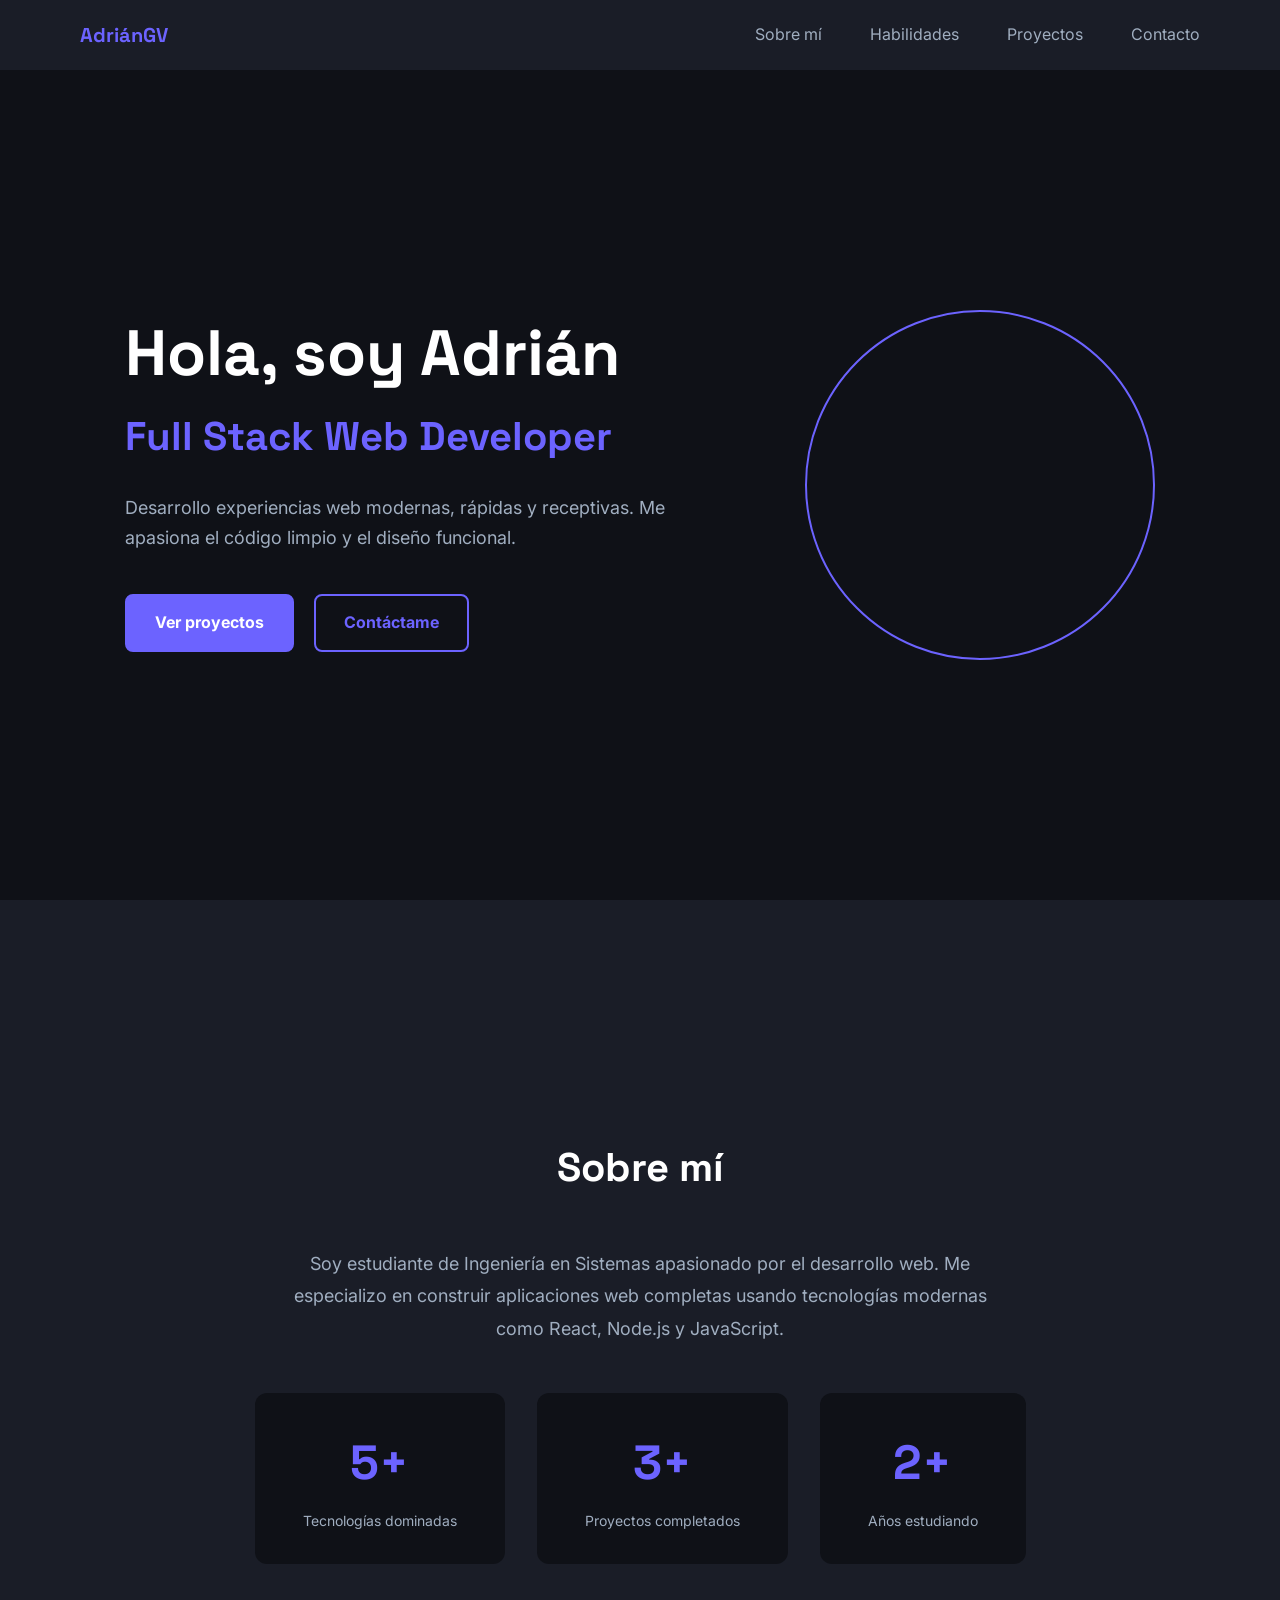
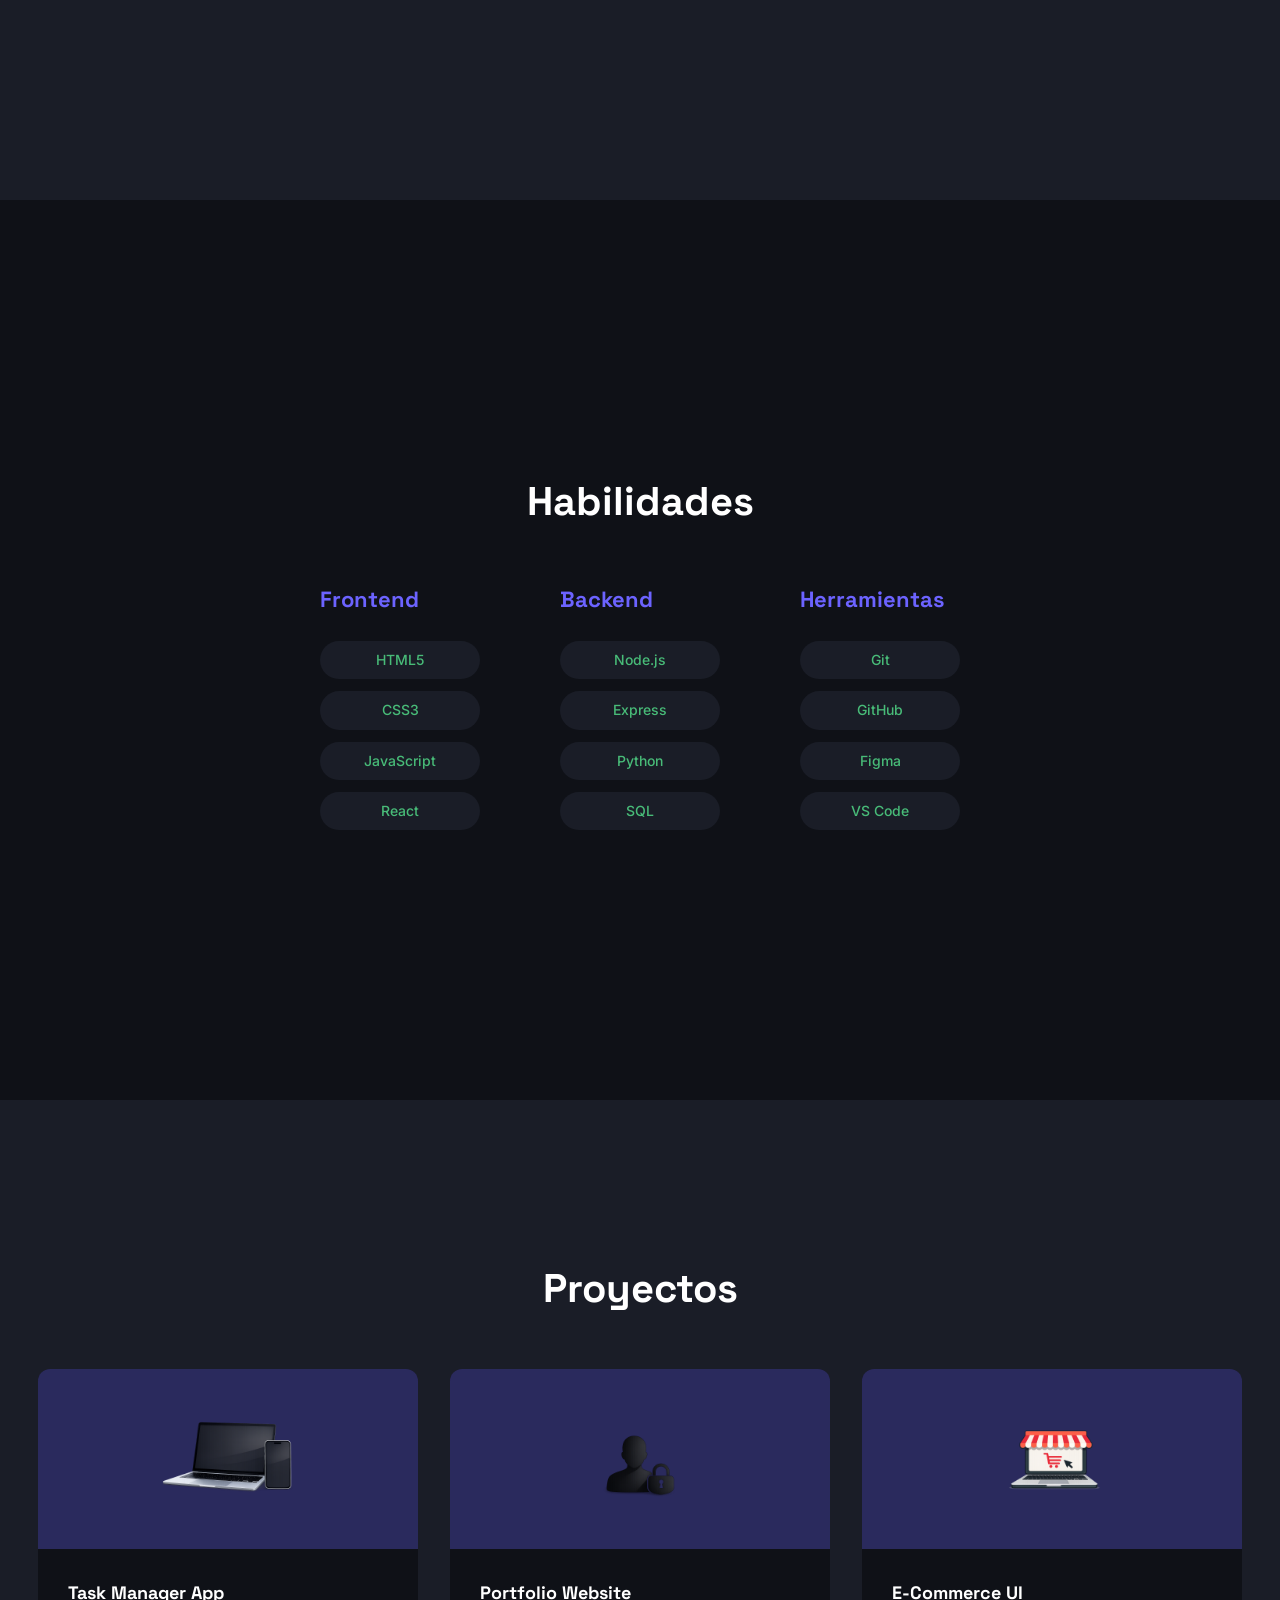
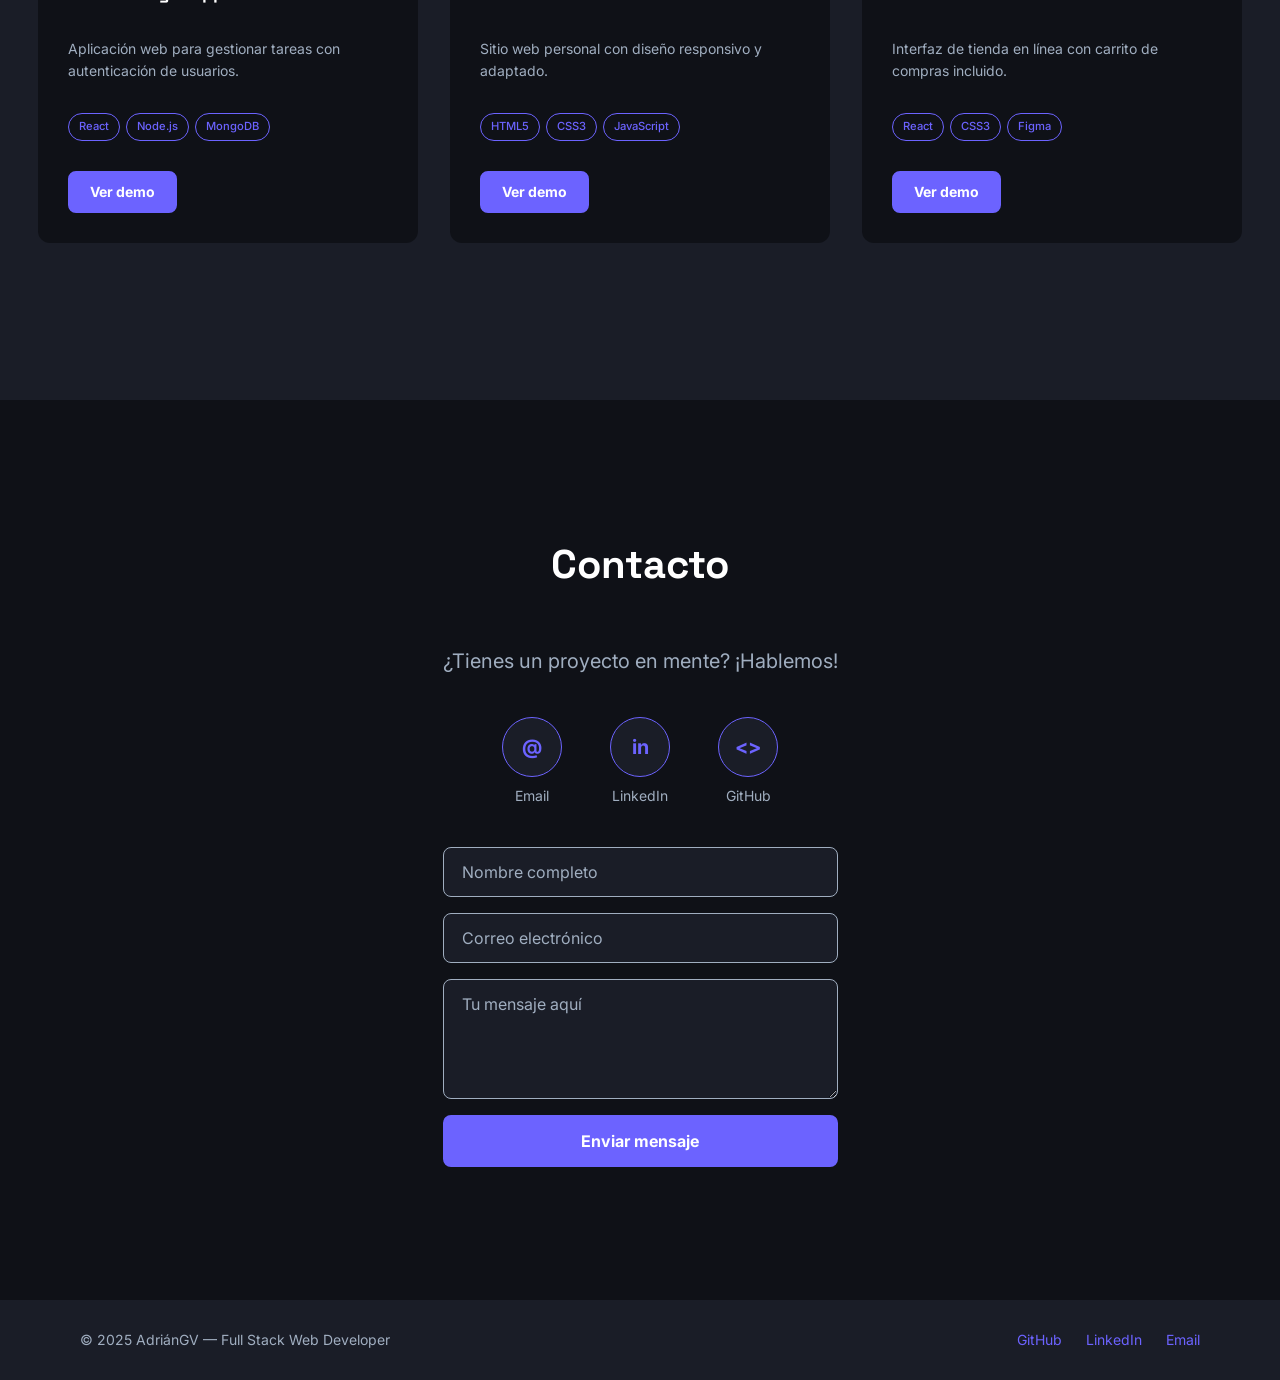
==== index.html @ e6414b11 "Primer commit - Portafolio AdriánGV" ====
<!DOCTYPE html>
<html lang="es">
<head>
  <meta charset="UTF-8" />
  <meta name="viewport" content="width=device-width, initial-scale=1.0" />
  <title>AdriánGV — Full Stack Web Developer</title>
  <link rel="preconnect" href="https://fonts.googleapis.com" />
  <link rel="preconnect" href="https://fonts.gstatic.com" crossorigin />
  <link href="https://fonts.googleapis.com/css2?family=Space+Grotesk:wght@400;700&family=Inter:wght@400;500;700&display=swap" rel="stylesheet" />
  <link rel="stylesheet" href="css/styles.css" />
</head>
<body>

  <nav class="navbar" id="navbar">
    <div class="navbar__container">
      <a href="#hero" class="navbar__logo">AdriánGV</a>
      <button class="navbar__hamburger" id="hamburger" aria-label="Abrir menú">
        <span></span>
        <span></span>
        <span></span>
      </button>
      <ul class="navbar__links" id="nav-links">
        <li><a href="#sobre-mi">Sobre mí</a></li>
        <li><a href="#habilidades">Habilidades</a></li>
        <li><a href="#proyectos">Proyectos</a></li>
        <li><a href="#contacto">Contacto</a></li>
      </ul>
    </div>
  </nav>

  <section class="hero" id="hero">
    <div class="hero__content">
      <h1 class="hero__title">Hola, soy Adrián</h1>
      <h2 class="hero__subtitle">Full Stack Web Developer</h2>
      <p class="hero__description">Desarrollo experiencias web modernas, rápidas y receptivas. Me apasiona el código limpio y el diseño funcional.</p>
      <div class="hero__buttons">
        <a href="#proyectos" class="btn btn--primary">Ver proyectos</a>
        <a href="#contacto" class="btn btn--outline">Contáctame</a>
      </div>
    </div>
    <div class="hero__avatar">
      <div class="hero__avatar-circle">
        <img src="img/Avatar.JPEG" alt="Adrián GV" />
      </div>
    </div>
  </section>

  <section class="sobre-mi" id="sobre-mi">
    <div class="container">
      <h2 class="section__title">Sobre mí</h2>
      <p class="sobre-mi__text">Soy estudiante de Ingeniería en Sistemas apasionado por el desarrollo web. Me especializo en construir aplicaciones web completas usando tecnologías modernas como React, Node.js y JavaScript.</p>
      <div class="sobre-mi__stats">
        <div class="stat-card">
          <span class="stat-card__number">5+</span>
          <span class="stat-card__label">Tecnologías dominadas</span>
        </div>
        <div class="stat-card">
          <span class="stat-card__number">3+</span>
          <span class="stat-card__label">Proyectos completados</span>
        </div>
        <div class="stat-card">
          <span class="stat-card__number">2+</span>
          <span class="stat-card__label">Años estudiando</span>
        </div>
      </div>
    </div>
  </section>

  <section class="habilidades" id="habilidades">
    <div class="container">
      <h2 class="section__title">Habilidades</h2>
      <div class="habilidades__grid">
        <div class="habilidades__grupo">
          <h3 class="habilidades__categoria">Frontend</h3>
          <div class="habilidades__tags">
            <span class="tag">HTML5</span>
            <span class="tag">CSS3</span>
            <span class="tag">JavaScript</span>
            <span class="tag">React</span>
          </div>
        </div>
        <div class="habilidades__grupo">
          <h3 class="habilidades__categoria">Backend</h3>
          <div class="habilidades__tags">
            <span class="tag">Node.js</span>
            <span class="tag">Express</span>
            <span class="tag">Python</span>
            <span class="tag">SQL</span>
          </div>
        </div>
        <div class="habilidades__grupo">
          <h3 class="habilidades__categoria">Herramientas</h3>
          <div class="habilidades__tags">
            <span class="tag">Git</span>
            <span class="tag">GitHub</span>
            <span class="tag">Figma</span>
            <span class="tag">VS Code</span>
          </div>
        </div>
      </div>
    </div>
  </section>

  <section class="proyectos" id="proyectos">
    <div class="container">
      <h2 class="section__title">Proyectos</h2>
      <div class="proyectos__grid">

        <div class="proyecto-card">
          <div class="proyecto-card__imagen">
            <img src="img/ComputadoraCelular.png" alt="Task Manager App" />
            </div>
          <div class="proyecto-card__body">
            <h3 class="proyecto-card__titulo">Task Manager App</h3>
            <p class="proyecto-card__desc">Aplicación web para gestionar tareas con autenticación de usuarios.</p>
            <div class="proyecto-card__tags">
              <span class="tag tag--small">React</span>
              <span class="tag tag--small">Node.js</span>
              <span class="tag tag--small">MongoDB</span>
            </div>
            <div class="proyecto-card__botones">
              <a href="taskManager.html" class="btn btn--primary btn--small">Ver demo</a>
            </div>
          </div>
        </div>

        <div class="proyecto-card">
          <div class="proyecto-card__imagen">
            <img src="img/UsuarioCandado.png" alt="Portfolio Website" />
          </div>
          <div class="proyecto-card__body">
            <h3 class="proyecto-card__titulo">Portfolio Website</h3>
            <p class="proyecto-card__desc">Sitio web personal con diseño responsivo y adaptado.</p>
            <div class="proyecto-card__tags">
              <span class="tag tag--small">HTML5</span>
              <span class="tag tag--small">CSS3</span>
              <span class="tag tag--small">JavaScript</span>
            </div>
            <div class="proyecto-card__botones">
              <a href="portfolio.html" class="btn btn--primary btn--small">Ver demo</a>
            </div>
          </div>
        </div>

        <div class="proyecto-card">
          <div class="proyecto-card__imagen">
            <img src="img/TiendaOnline.png" alt="E-Commerce UI" />
          </div>
          <div class="proyecto-card__body">
            <h3 class="proyecto-card__titulo">E-Commerce UI</h3>
            <p class="proyecto-card__desc">Interfaz de tienda en línea con carrito de compras incluido.</p>
            <div class="proyecto-card__tags">
              <span class="tag tag--small">React</span>
              <span class="tag tag--small">CSS3</span>
              <span class="tag tag--small">Figma</span>
            </div>
            <div class="proyecto-card__botones">
              <a href="ecommerce.html" class="btn btn--primary btn--small">Ver demo</a>
            </div>
          </div>
        </div>

      </div>
    </div>
  </section>

  <section class="contacto" id="contacto">
    <div class="container">
      <h2 class="section__title">Contacto</h2>
      <p class="contacto__subtitulo">¿Tienes un proyecto en mente? ¡Hablemos!</p>
      <div class="contacto__redes">
        <div class="red-social">
          <a href="mailto:adrian.granados.vargas@est.una.ac.cr" class="red-social__icono">@</a>
          <span class="red-social__nombre">Email</span>
        </div>
        <div class="red-social">
          <a href="https://www.linkedin.com/in/adri%C3%A1n-granados-a037b83b4/" class="red-social__icono">in</a>
          <span class="red-social__nombre">LinkedIn</span>
        </div>
        <div class="red-social">
          <a href="https://github.com/AdrianGV1" class="red-social__icono">&lt;&gt;</a>
          <span class="red-social__nombre">GitHub</span>
        </div>
      </div>
      <form class="contacto__form" action="https://formspree.io/f/mojkvlza" method="POST">
        <input
          type="text"
          name="nombre"
          class="form__input"
          placeholder="Nombre completo"
          required
        />
        <input
          type="email"
          name="email"
          class="form__input"
          placeholder="Correo electrónico"
          required
        />
        <textarea
          name="message"
          class="form__textarea"
          placeholder="Tu mensaje aquí"
          required
        ></textarea>
        <button type="submit" class="btn btn--primary btn--full">
          Enviar mensaje
        </button>
      </form>
    </div>
  </section>

  <footer class="footer">
    <div class="footer__container">
      <p class="footer__copy">© 2025 AdriánGV — Full Stack Web Developer</p>
      <div class="footer__links">
        <a href="https://github.com/AdrianGV1">GitHub</a>
        <a href="https://www.linkedin.com/in/adri%C3%A1n-granados-a037b83b4/">LinkedIn</a>
        <a href="mailto:adrian.granados.vargas@est.una.ac.cr">Email</a>
      </div>
    </div>
  </footer>

  <script src="js/main.js"></script>
</body>
</html>
---- css/styles.css ----
:root {
  --color-bg-principal:  #0F1117;
  --color-bg-cards:      #1A1D27;
  --color-acento:        #6C63FF;
  --color-acento-hover:  #857DFF;
  --color-texto-blanco:  #FFFFFF;
  --color-texto-gris:    #A0AEC0;
  --color-tag-verde:     #48BB78;

  --fuente-titulo: 'Space Grotesk', sans-serif;
  --fuente-cuerpo: 'Inter', sans-serif;

  --radio-card:   12px;
  --radio-boton:   8px;
  --radio-tag:    20px;
}

*,
*::before,
*::after {
  margin: 0;
  padding: 0;
  box-sizing: border-box;
}

html {
  scroll-behavior: smooth;
  scroll-snap-type: y mandatory;
}

body {
  font-family: var(--fuente-cuerpo);
  background-color: var(--color-bg-principal);
  color: var(--color-texto-blanco);
  line-height: 1.6;
}

a {
  text-decoration: none;
  color: inherit;
}

ul {
  list-style: none;
}

.container {
  max-width: 1200px;
  height: 100%;
  margin: 0 auto;
  padding: 0 40px;
  display: flex;
  flex-direction: column;
  justify-content: center;
}

.section__title {
  font-family: var(--fuente-titulo);
  font-size: 2.5rem;
  font-weight: 700;
  color: var(--color-texto-blanco);
  text-align: center;
  margin-bottom: 48px;
}

section,
.hero {
  min-height: 100vh;
  width: 100%;
  scroll-snap-align: start;
  display: flex;
  align-items: center;
  justify-content: center;
}

.btn {
  display: inline-block;
  padding: 14px 28px;
  border-radius: var(--radio-boton);
  font-family: var(--fuente-cuerpo);
  font-size: 1rem;
  font-weight: 700;
  cursor: pointer;
  border: 2px solid transparent;
  transition: background-color 0.3s ease,
              border-color 0.3s ease,
              transform 0.3s ease;
}

.btn--primary {
  background-color: var(--color-acento);
  color: var(--color-texto-blanco);
  border-color: var(--color-acento);
}

.btn--primary:hover {
  background-color: var(--color-acento-hover);
  border-color: var(--color-acento-hover);
  transform: translateY(-2px);
}

.btn--outline {
  background-color: transparent;
  color: var(--color-acento);
  border-color: var(--color-acento);
}

.btn--outline:hover {
  background-color: var(--color-acento);
  color: var(--color-texto-blanco);
  transform: translateY(-2px);
}

.btn--small {
  padding: 8px 20px;
  font-size: 0.875rem;
}

.btn--full {
  width: 100%;
  text-align: center;
}

.tag {
  display: inline-block;
  padding: 8px 20px;
  background-color: var(--color-bg-cards);
  color: var(--color-tag-verde);
  border-radius: var(--radio-tag);
  font-size: 0.875rem;
  font-weight: 500;
  min-width: 130px;
  text-align: center;
}

.tag--small {
  padding: 4px 10px;
  font-size: 0.7rem;
  color: var(--color-acento);
  border: 1px solid var(--color-acento);
  background-color: transparent;
  min-width: unset;
  white-space: nowrap;
}

.navbar {
  position: fixed;
  top: 0;
  left: 0;
  width: 100%;
  height: 70px;
  z-index: 1000;
  background-color: var(--color-bg-cards);
  display: flex;
  align-items: center;
}

.navbar__container {
  max-width: 1440px;
  width: 100%;
  margin: 0 auto;
  padding: 0 80px;
  display: flex;
  align-items: center;
  justify-content: space-between;
}

.navbar__logo {
  font-family: var(--fuente-titulo);
  font-size: 1.25rem;
  font-weight: 700;
  color: var(--color-acento);
}

.navbar__links {
  display: flex;
  gap: 48px;
}

.navbar__links a {
  font-size: 1rem;
  color: var(--color-texto-gris);
  transition: color 0.3s ease;
}

.navbar__links a:hover {
  color: var(--color-acento);
}

.navbar__hamburger {
  display: none;
  flex-direction: column;
  gap: 6px;
  background: none;
  border: none;
  cursor: pointer;
  padding: 4px;
}

.navbar__hamburger span {
  display: block;
  width: 25px;
  height: 3px;
  background-color: var(--color-texto-blanco);
  border-radius: 2px;
  transition: all 0.3s ease;
}

.hero {
  background-color: var(--color-bg-principal);
  padding: 70px 80px 0;
  gap: 80px;
}

.hero__content {
  max-width: 600px;
}

.hero__title {
  font-family: var(--fuente-titulo);
  font-size: 4rem;
  font-weight: 700;
  color: var(--color-texto-blanco);
  line-height: 1.1;
  margin-bottom: 16px;
}

.hero__subtitle {
  font-family: var(--fuente-titulo);
  font-size: 2.5rem;
  font-weight: 700;
  color: var(--color-acento);
  margin-bottom: 24px;
}

.hero__description {
  font-size: 1.125rem;
  color: var(--color-texto-gris);
  line-height: 1.7;
  margin-bottom: 40px;
}

.hero__buttons {
  display: flex;
  gap: 20px;
  flex-wrap: wrap;
}

.hero__avatar {
  flex-shrink: 0;
  display: flex;
  align-items: center;
  justify-content: center;
}

.hero__avatar-circle {
  width: 350px;
  height: 350px;
  border-radius: 50%;
  border: 2px solid var(--color-acento);
  overflow: hidden;
  flex-shrink: 0;
}

.hero__avatar-circle img {
  width: 100%;
  height: 100%;
  object-fit: cover;
  object-position: center top;
}

.sobre-mi {
  background-color: var(--color-bg-cards);
}

.sobre-mi .container {
  align-items: center;
}

.sobre-mi__text {
  max-width: 700px;
  margin: 0 auto 48px;
  font-size: 1.125rem;
  color: var(--color-texto-gris);
  text-align: center;
  line-height: 1.8;
}

.sobre-mi__stats {
  display: flex;
  gap: 32px;
  justify-content: center;
  flex-wrap: wrap;
}

.stat-card {
  min-width: 200px;
  padding: 32px 48px;
  background-color: var(--color-bg-principal);
  border-radius: var(--radio-card);
  display: flex;
  flex-direction: column;
  align-items: center;
  gap: 8px;
}

.stat-card__number {
  font-family: var(--fuente-titulo);
  font-size: 3rem;
  font-weight: 700;
  color: var(--color-acento);
}

.stat-card__label {
  font-size: 0.875rem;
  color: var(--color-texto-gris);
  text-align: center;
}

.habilidades {
  background-color: var(--color-bg-principal);
}

.habilidades .container {
  align-items: center;
}

.habilidades__grid {
  display: flex;
  justify-content: center;
  gap: 80px;
  flex-wrap: wrap;
}

.habilidades__grupo {
  display: flex;
  flex-direction: column;
  gap: 16px;
  min-width: 160px;
}

.habilidades__categoria {
  font-family: var(--fuente-titulo);
  font-size: 1.375rem;
  font-weight: 700;
  color: var(--color-acento);
  margin-bottom: 8px;
}

.habilidades__tags {
  display: flex;
  flex-direction: column;
  gap: 12px;
}

.proyectos {
  background-color: var(--color-bg-cards);
}

.proyectos .container {
  align-items: center;
}

.proyectos__grid {
  display: flex;
  flex-direction: row;
  gap: 32px;
  justify-content: center;
  align-items: stretch;
  flex-wrap: nowrap;
}

.proyecto-card {
  width: 380px;
  background-color: var(--color-bg-principal);
  border-radius: var(--radio-card);
  overflow: hidden;
  display: flex;
  flex-direction: column;
  transition: transform 0.3s ease,
              box-shadow 0.3s ease;
}

.proyecto-card:hover {
  transform: translateY(-8px);
  box-shadow: 0 20px 40px rgba(108, 99, 255, 0.2);
}

.proyecto-card__imagen {
  width: 100%;
  height: 180px;
  background-color: rgba(108, 99, 255, 0.3);
  display: flex;
  align-items: center;
  justify-content: center;
  overflow: hidden;
}

.proyecto-card__imagen img {
  width: 150px;
  height: 150px;
  object-fit: contain;
}

.proyecto-card__body {
  padding: 30px;
  display: flex;
  flex-direction: column;
  gap: 30px;
  flex: 1;
}

.proyecto-card__titulo {
  font-family: var(--fuente-titulo);
  font-size: 1.125rem;
  font-weight: 700;
  color: var(--color-texto-blanco);
}

.proyecto-card__desc {
  font-size: 0.875rem;
  color: var(--color-texto-gris);
  line-height: 1.6;
}

.proyecto-card__tags {
  display: flex;
  flex-direction: row;
  flex-wrap: nowrap;
  gap: 6px;
}

.proyecto-card__botones {
  display: flex;
  gap: 12px;
  margin-top: auto;
}

.contacto {
  background-color: var(--color-bg-principal);
}

.contacto .container {
  align-items: center;
}

.contacto__subtitulo {
  font-size: 1.25rem;
  color: var(--color-texto-gris);
  text-align: center;
  margin-bottom: 40px;
}

.contacto__redes {
  display: flex;
  justify-content: center;
  gap: 48px;
  margin-bottom: 40px;
  flex-wrap: wrap;
}

.red-social {
  display: flex;
  flex-direction: column;
  align-items: center;
  gap: 8px;
}

.red-social__icono {
  width: 60px;
  height: 60px;
  border-radius: 50%;
  background-color: var(--color-bg-cards);
  border: 1px solid var(--color-acento);
  display: flex;
  align-items: center;
  justify-content: center;
  font-size: 1.25rem;
  font-weight: 700;
  color: var(--color-acento);
  transition: background-color 0.3s ease,
              color 0.3s ease,
              transform 0.3s ease;
}

.red-social__icono:hover {
  background-color: var(--color-acento);
  color: var(--color-texto-blanco);
  transform: translateY(-3px);
}

.red-social__nombre {
  font-size: 0.875rem;
  color: var(--color-texto-gris);
}

.contacto__form {
  width: 100%;
  max-width: 560px;
  display: flex;
  flex-direction: column;
  gap: 16px;
}

.form__input,
.form__textarea {
  width: 100%;
  padding: 14px 18px;
  background-color: var(--color-bg-cards);
  border: 1px solid var(--color-texto-gris);
  border-radius: var(--radio-boton);
  color: var(--color-texto-blanco);
  font-family: var(--fuente-cuerpo);
  font-size: 1rem;
  outline: none;
  transition: border-color 0.3s ease;
}

.form__input:focus,
.form__textarea:focus {
  border-color: var(--color-acento);
}

.form__input::placeholder,
.form__textarea::placeholder {
  color: var(--color-texto-gris);
}

.form__textarea {
  min-height: 120px;
  resize: vertical;
}

.footer {
  height: 80px;
  background-color: var(--color-bg-cards);
  scroll-snap-align: start;
  display: flex;
  align-items: center;
}

.footer__container {
  max-width: 1200px;
  width: 100%;
  margin: 0 auto;
  padding: 0 40px;
  display: flex;
  align-items: center;
  justify-content: space-between;
  flex-wrap: wrap;
  gap: 16px;
}

.footer__copy {
  font-size: 0.875rem;
  color: var(--color-texto-gris);
}

.footer__links {
  display: flex;
  gap: 24px;
}

.footer__links a {
  font-size: 0.875rem;
  color: var(--color-acento);
  transition: color 0.3s ease;
}

.footer__links a:hover {
  color: var(--color-acento-hover);
}

@media (max-width: 768px) {

  .navbar__container {
    padding: 0 24px;
  }

  .navbar__hamburger {
    display: flex;
  }

  .navbar__links {
    display: none;
    position: absolute;
    top: 70px;
    left: 0;
    width: 100%;
    background-color: var(--color-bg-cards);
    flex-direction: column;
    padding: 24px;
    gap: 24px;
  }

  .navbar__links.active {
    display: flex;
  }

  .hero {
    flex-direction: column-reverse;
    padding: 100px 24px 40px;
    text-align: center;
    gap: 32px;
  }

  .hero__title      { font-size: 2.5rem; }
  .hero__subtitle   { font-size: 1.5rem; }
  .hero__description { font-size: 1rem; }

  .hero__buttons {
    flex-direction: column;
    align-items: center;
  }

  .hero__buttons .btn {
    width: 300px;
    text-align: center;
  }

  .hero__avatar-circle {
    width: 200px;
    height: 200px;
  }

  .sobre-mi__stats {
    flex-direction: column;
    align-items: center;
  }

  .stat-card {
    width: 340px;
  }

  .habilidades__grid {
    flex-direction: column;
    align-items: stretch;
    gap: 40px;
    padding: 0 24px;
    width: 100%;
  }

  .habilidades__grupo {
    width: 100%;
  }

  .habilidades__tags {
    flex-direction: row;
    flex-wrap: wrap;
    gap: 12px;
  }

  .habilidades__tags .tag {
    width: calc(50% - 6px);
    text-align: center;
  }

  .proyectos__grid {
    flex-direction: column;
    align-items: center;
    flex-wrap: wrap;
  }

  .proyecto-card {
    width: 340px;
  }

  .contacto__form   { padding: 0 24px; }
  .contacto__redes  { gap: 32px; }

  .footer__container {
    flex-direction: column;
    align-items: center;
    text-align: center;
  }

}
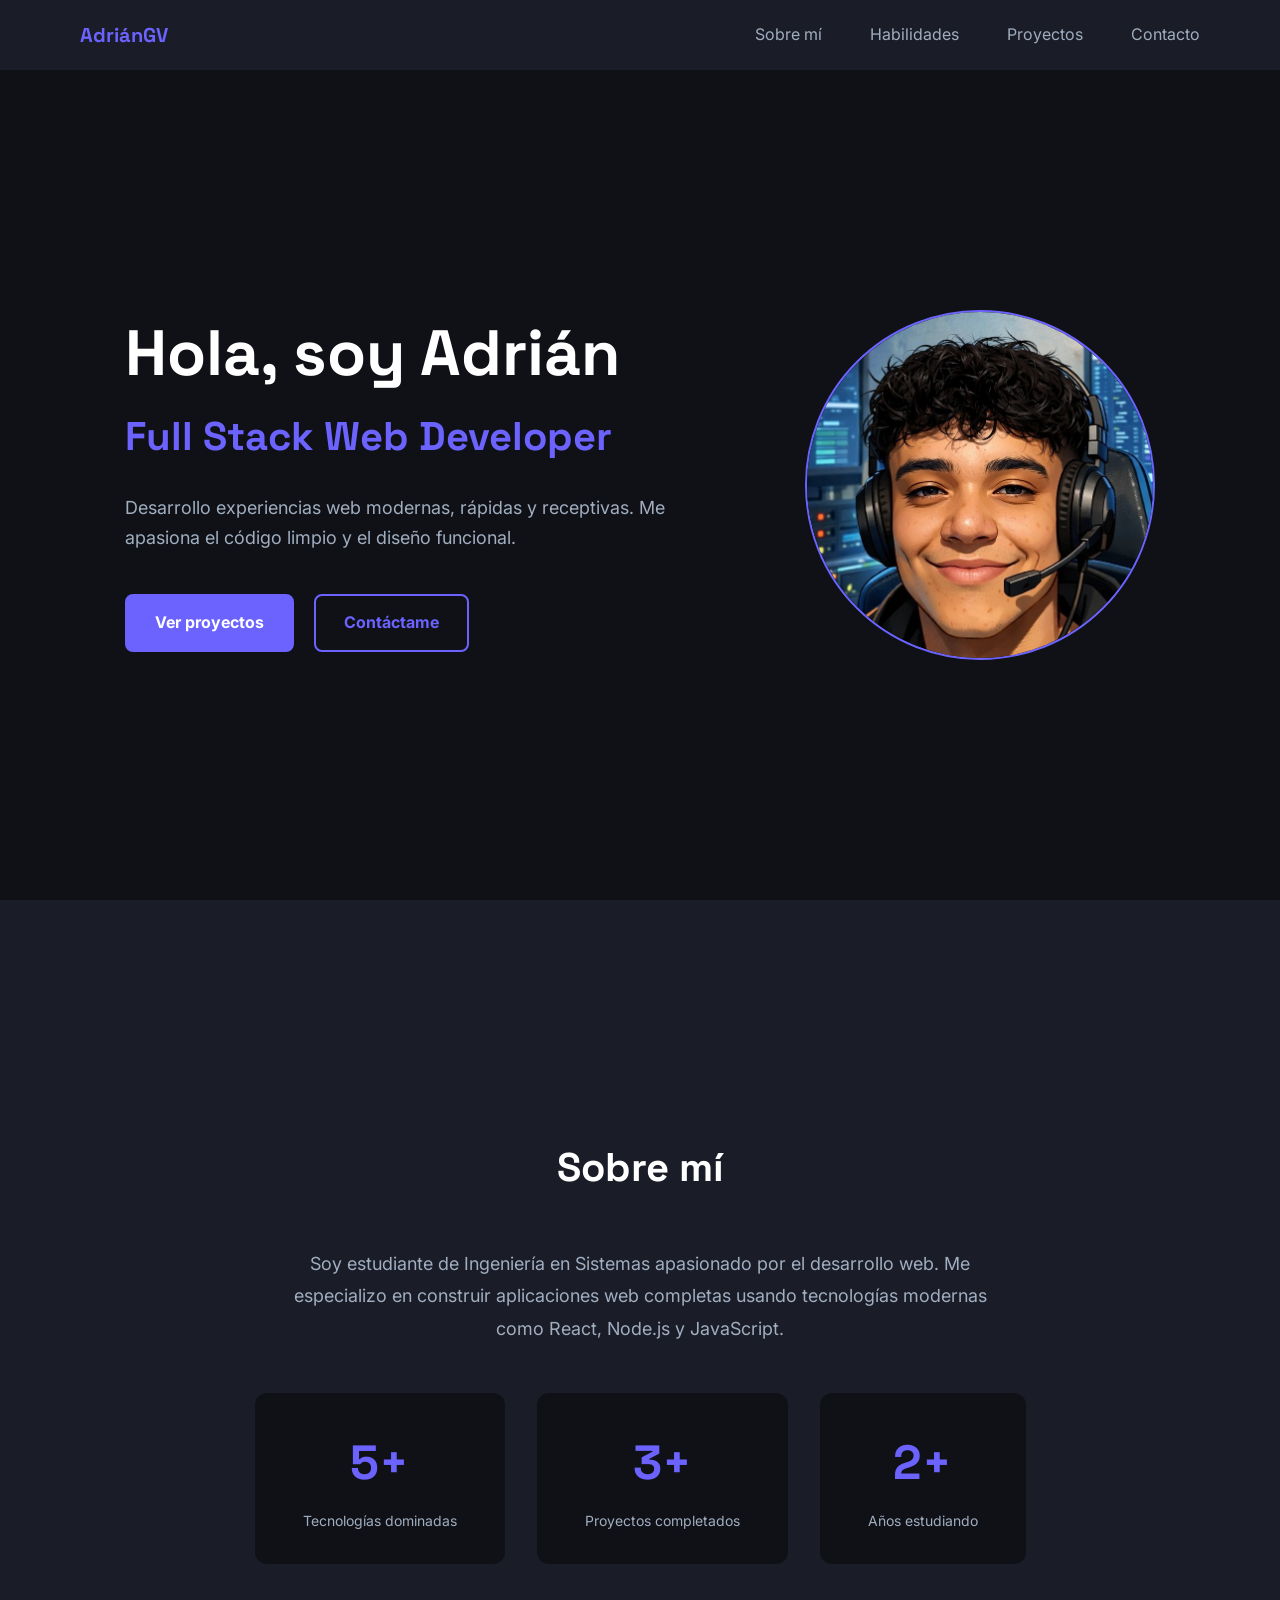
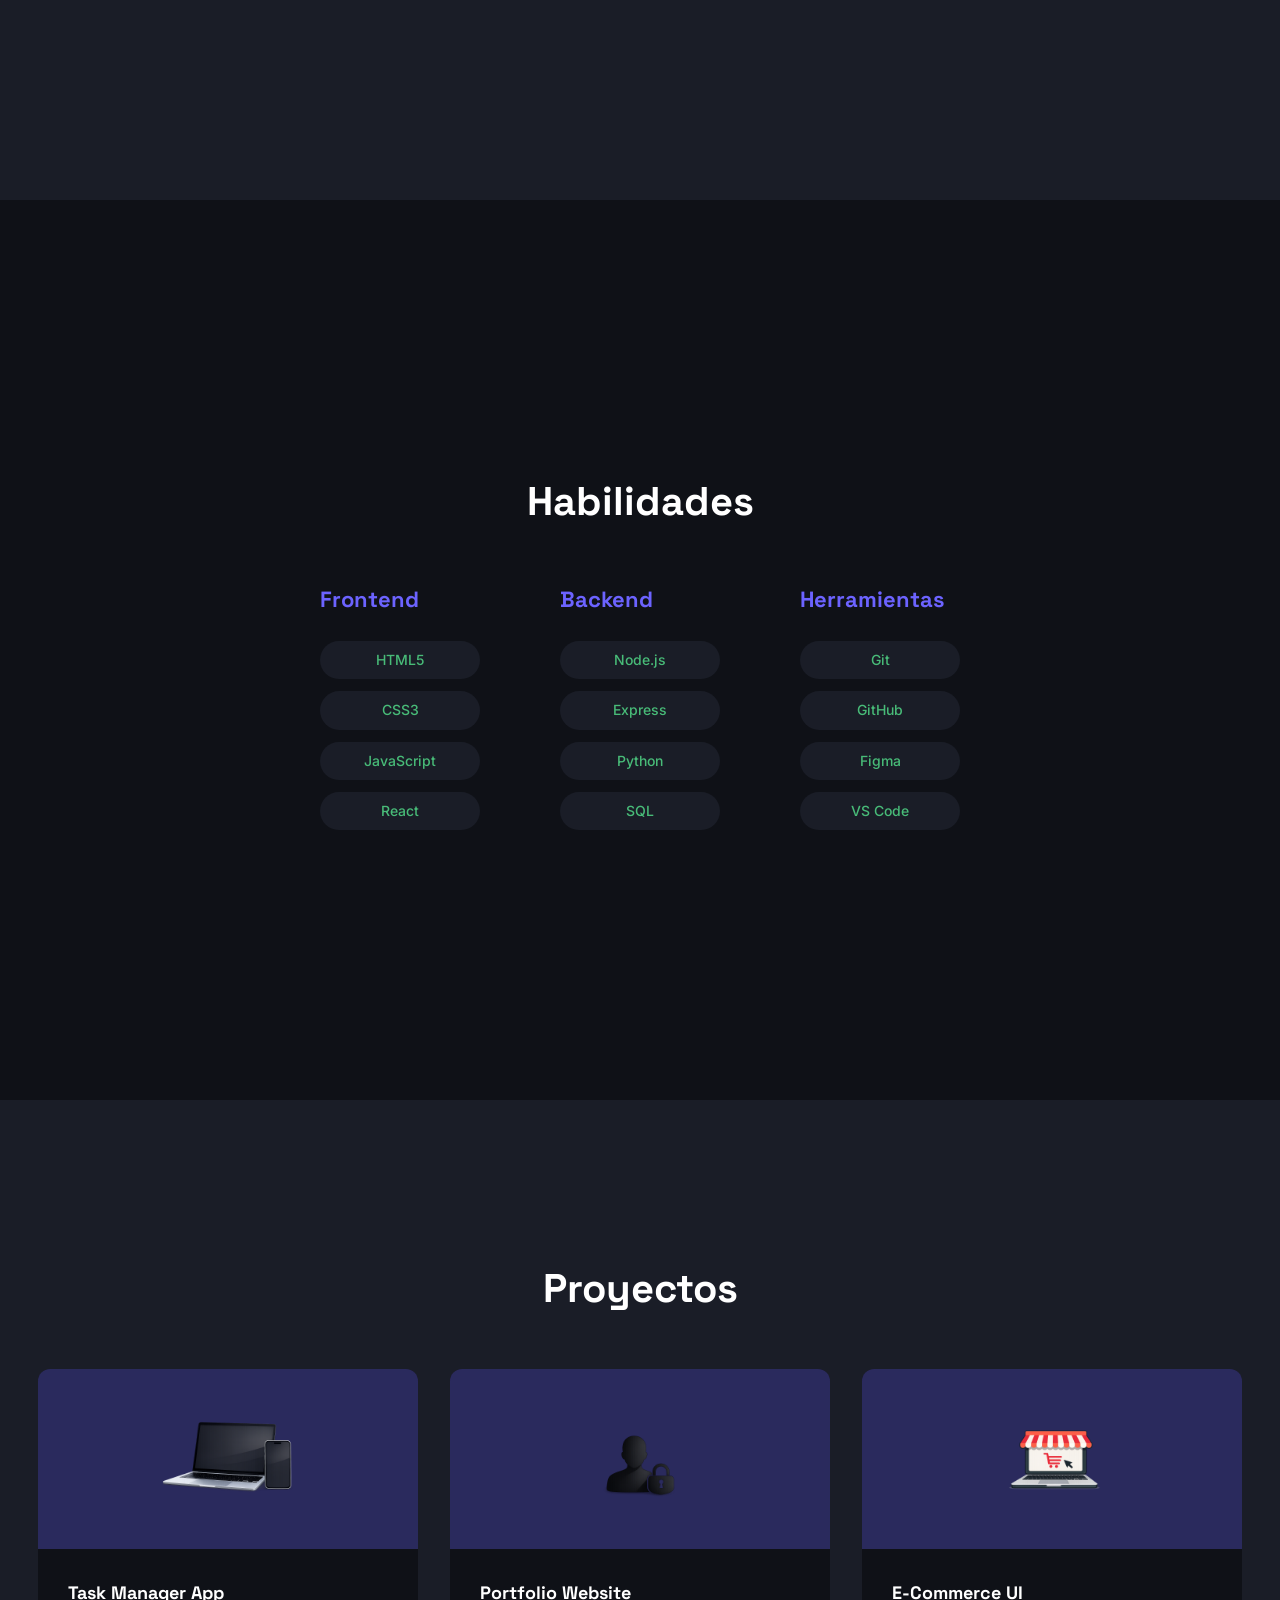
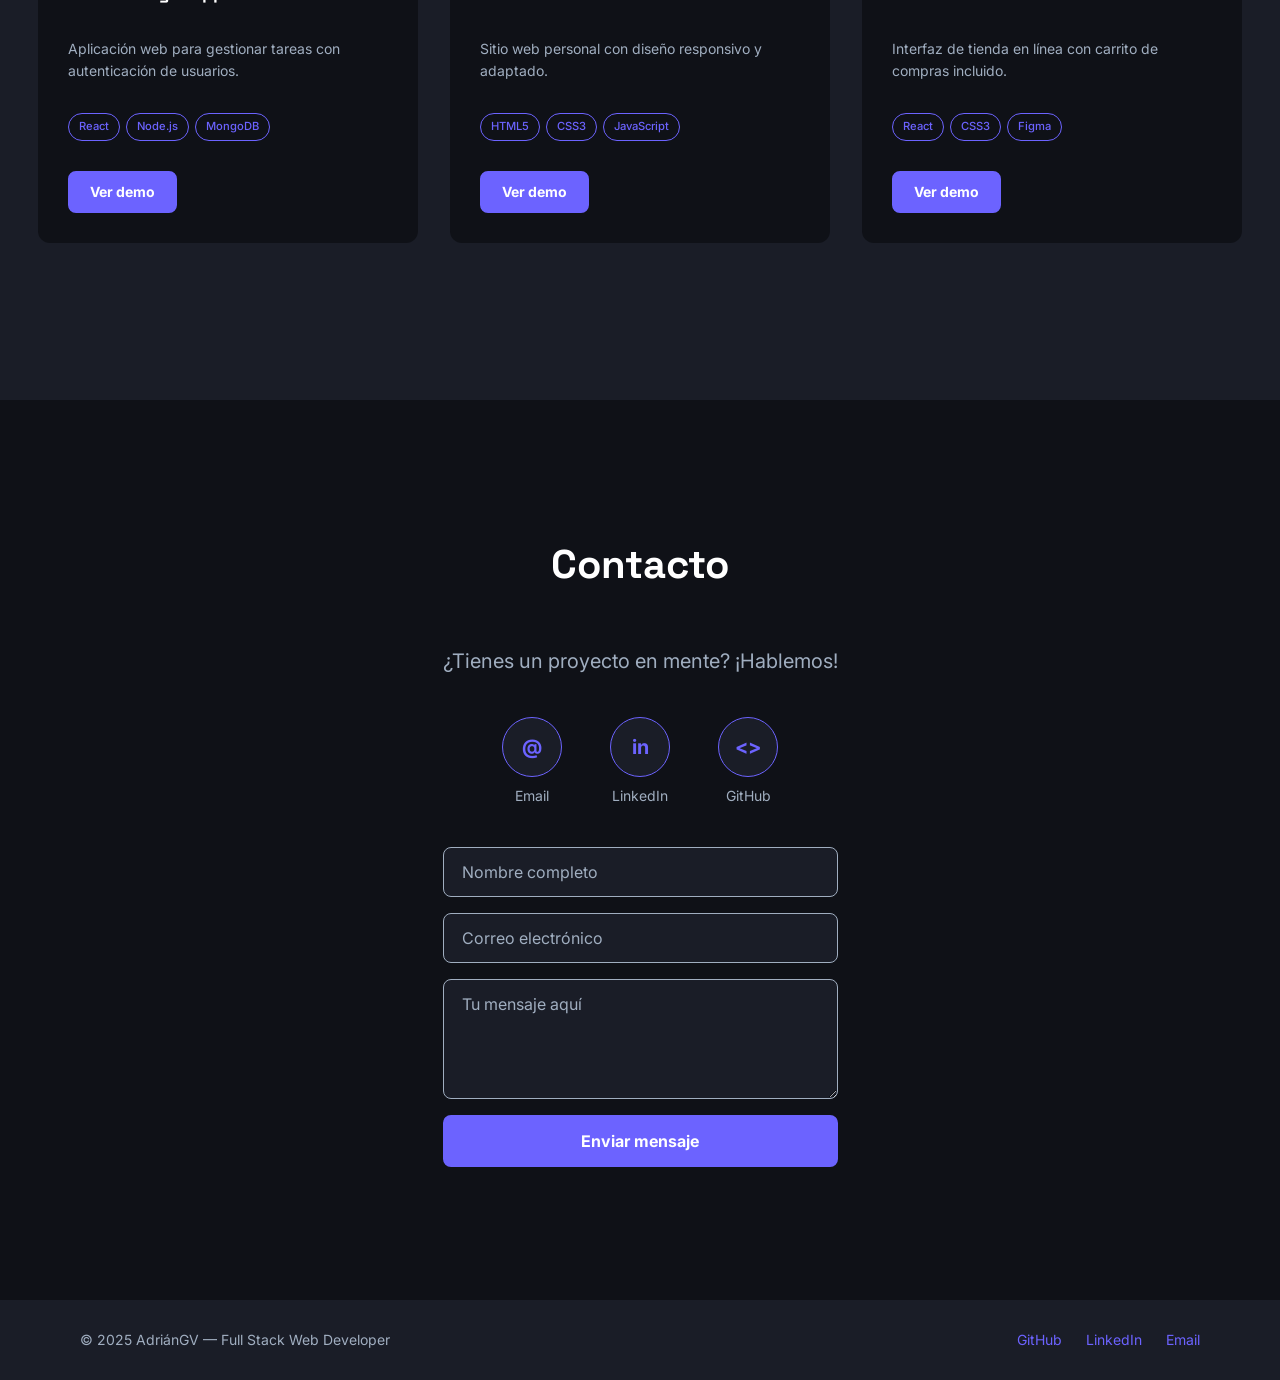
==== commit a8c70005: "cambio minuscula en el avatar" ====
--- a/index.html
+++ b/index.html
@@ -40,7 +40,7 @@
     </div>
     <div class="hero__avatar">
       <div class="hero__avatar-circle">
-        <img src="img/Avatar.JPEG" alt="Adrián GV" />
+        <img src="img/Avatar.jpeg" alt="Adrián GV" />
       </div>
     </div>
   </section>
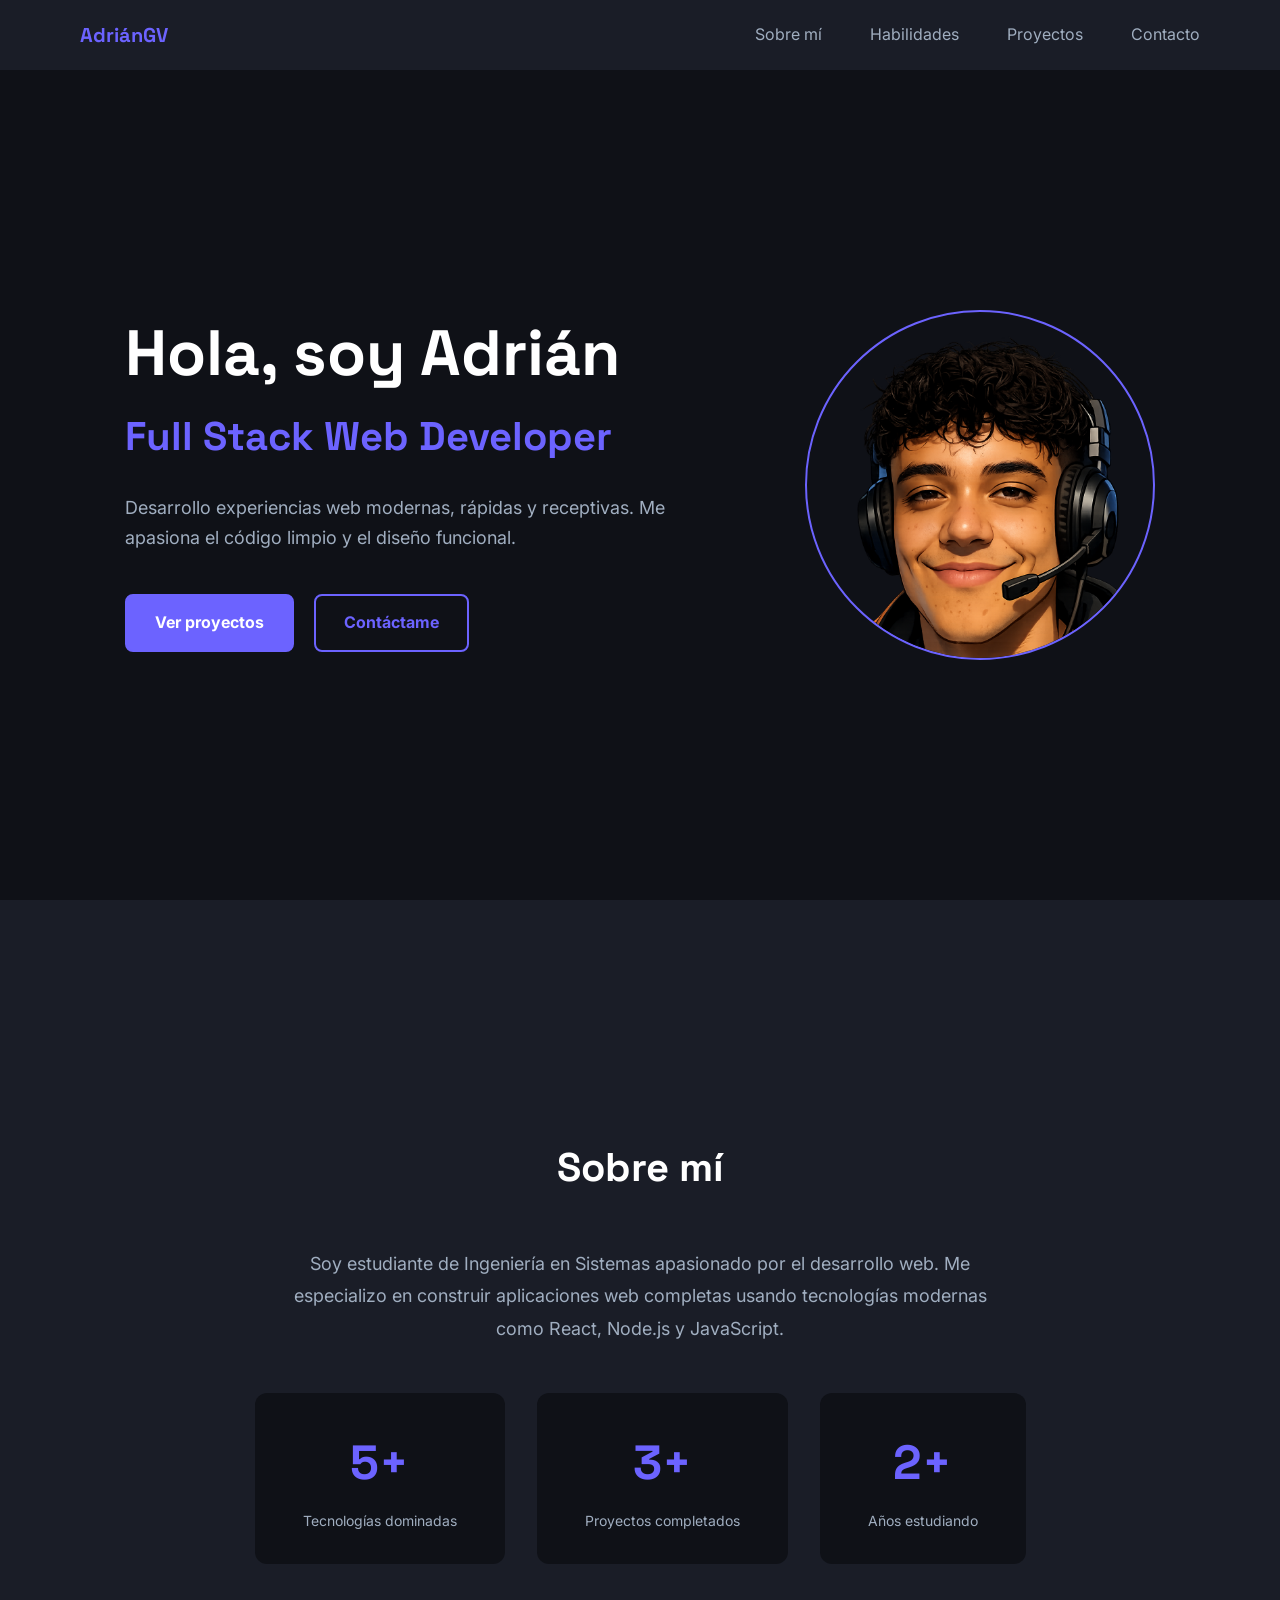
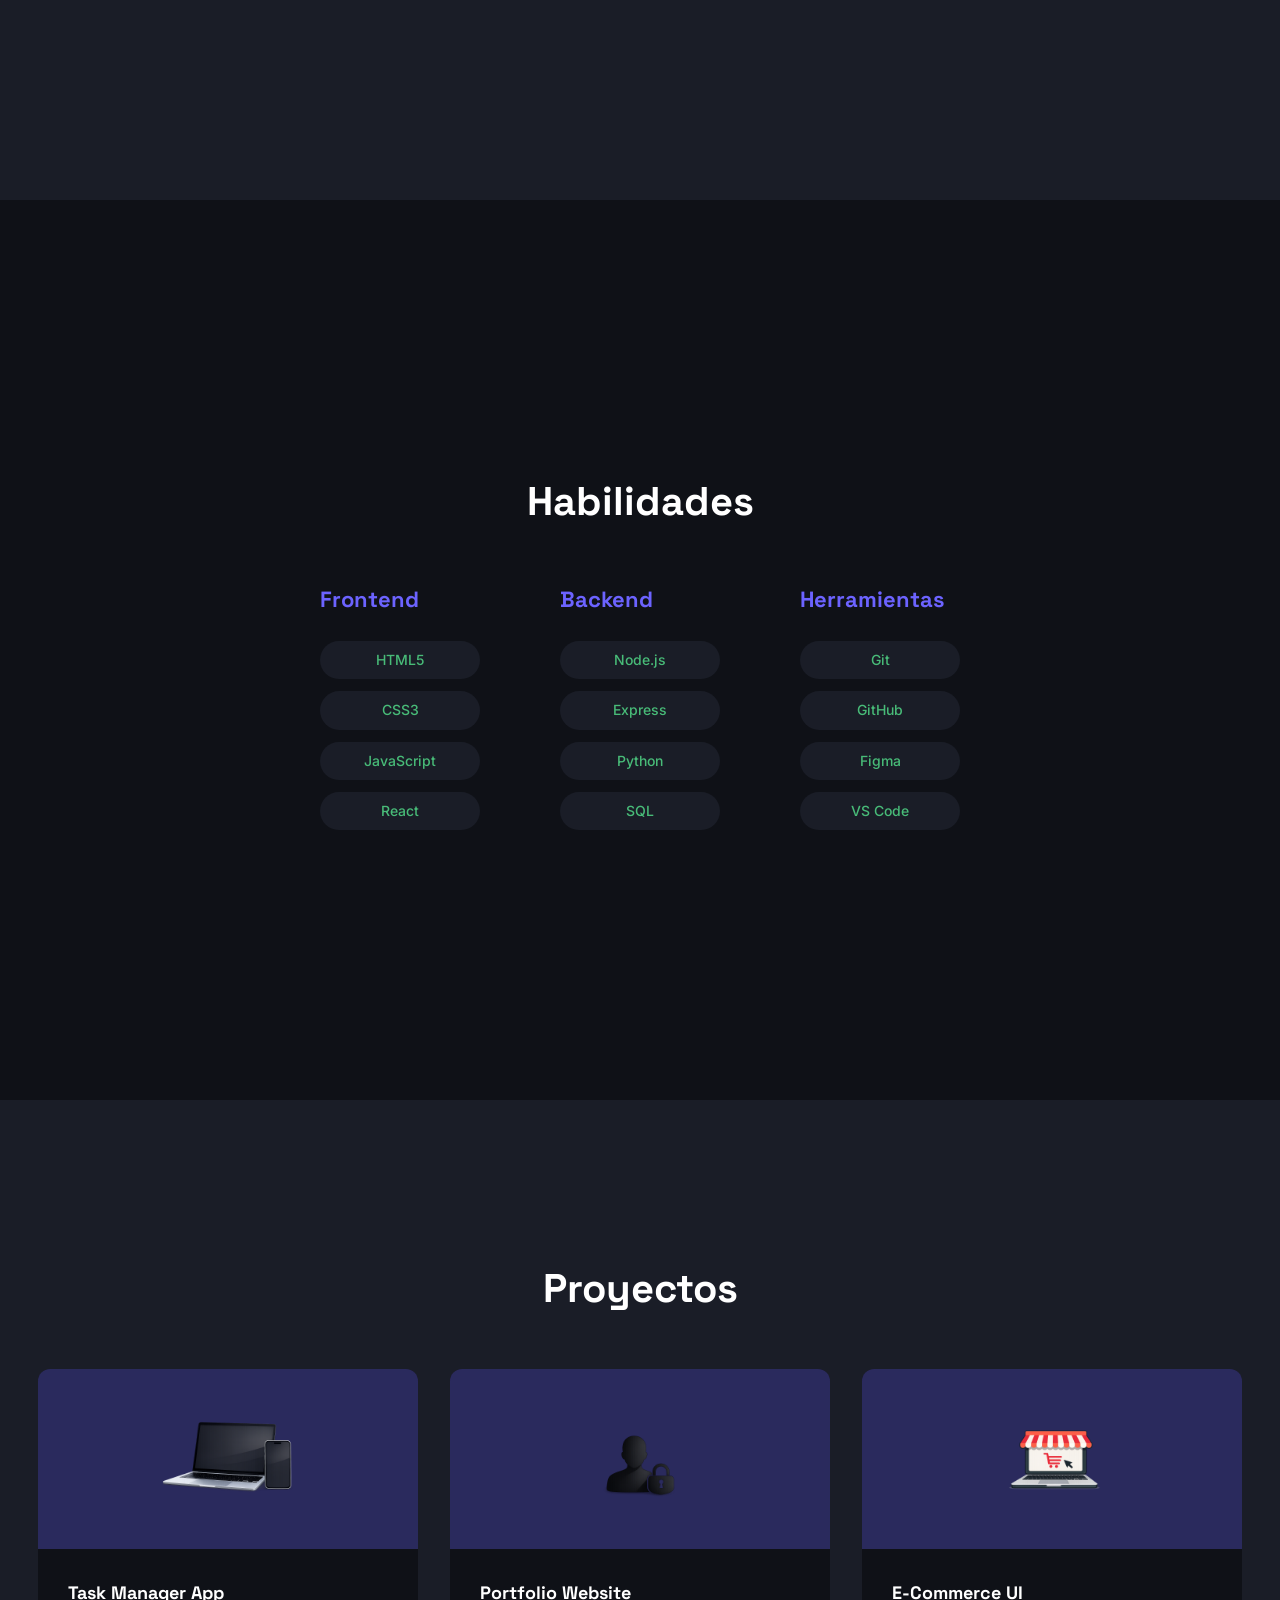
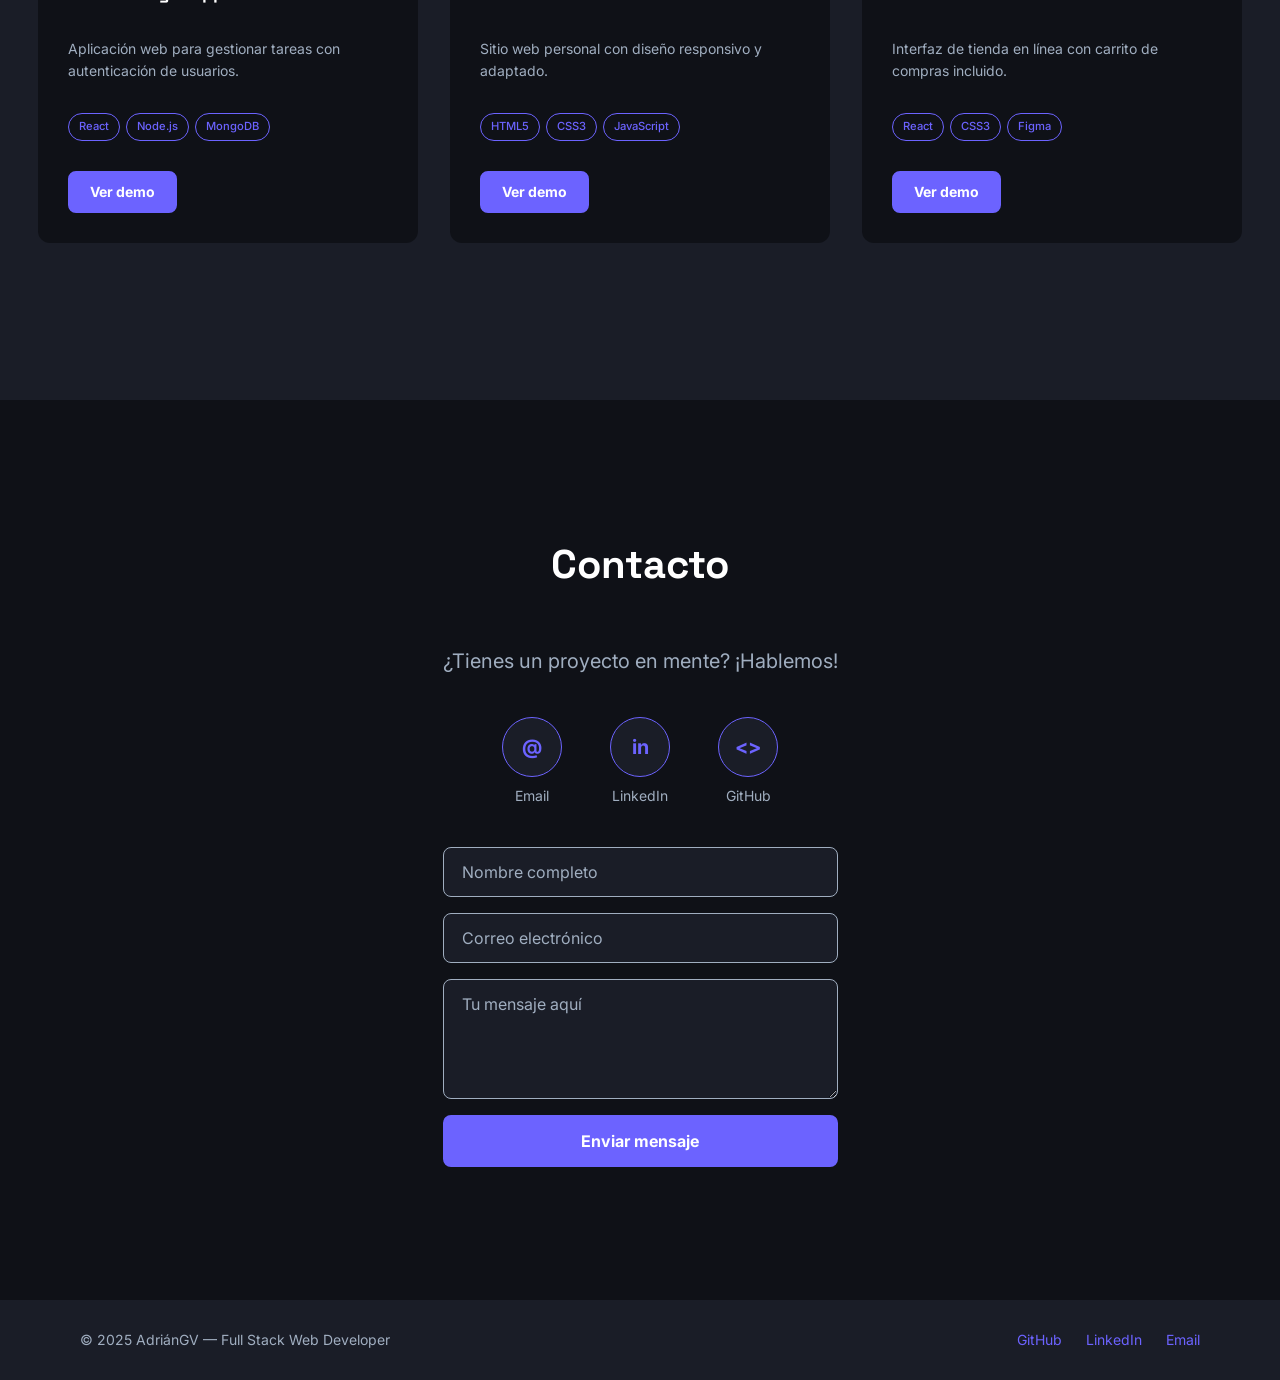
==== commit 39fdaf74: "Updated the index.html, because I changed the image" ====
--- a/index.html
+++ b/index.html
@@ -40,7 +40,7 @@
     </div>
     <div class="hero__avatar">
       <div class="hero__avatar-circle">
-        <img src="img/Avatar.jpeg" alt="Adrián GV" />
+        <img src="img/avatar.png" alt="Adrián GV" />
       </div>
     </div>
   </section>
